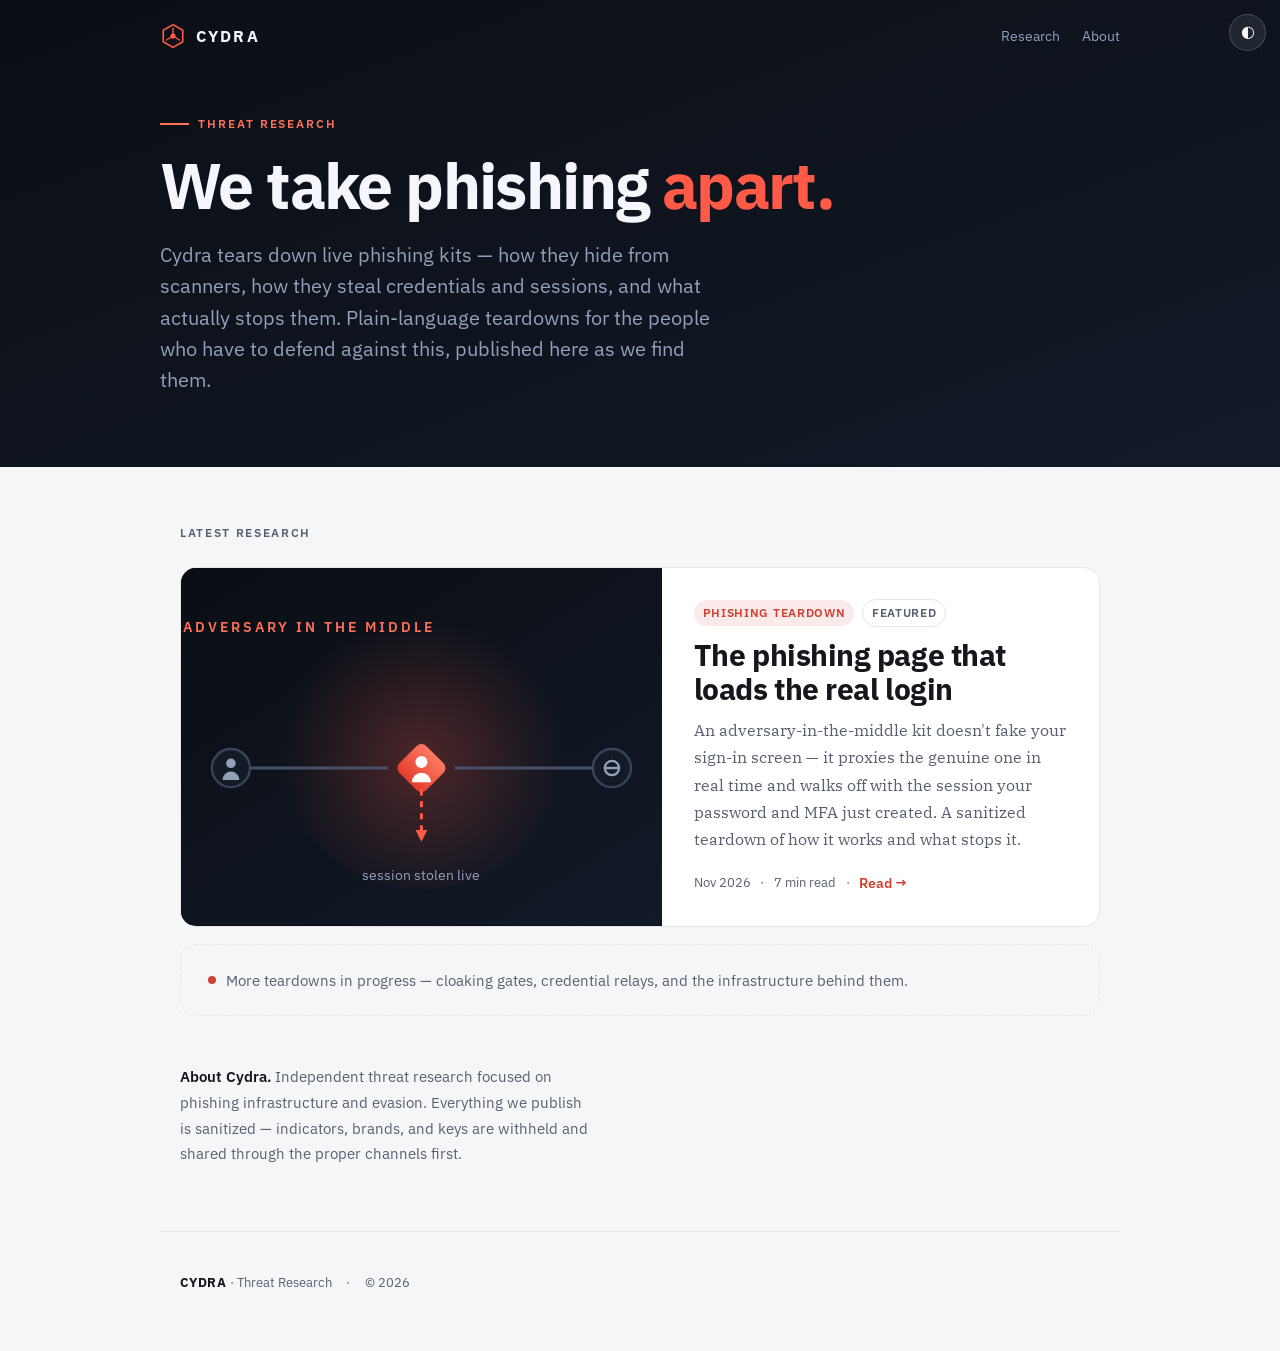
==== index.html @ 6ee177b2 "Cydra research site: front page + adversary-in-the-middle teardown 🤖 Generated with [Claude Code](ht" ====
<!doctype html>
<html lang="en">
<head>
<meta charset="utf-8">
<meta name="viewport" content="width=device-width, initial-scale=1, viewport-fit=cover">
<title>Cydra — Threat Research</title>
<meta name="description" content="Cydra is a threat-research practice. We take live phishing kits apart — how they hide, how they steal, and what actually stops them — and publish the teardowns.">

<meta property="og:type" content="website">
<meta property="og:title" content="Cydra — Threat Research">
<meta property="og:description" content="We take live phishing kits apart — how they hide, how they steal, and what actually stops them.">
<meta property="og:url" content="https://cydra-intel.github.io/research/">
<meta property="og:image" content="https://cydra-intel.github.io/research/og-cover.png">
<meta property="og:image:width" content="1200">
<meta property="og:image:height" content="675">
<meta name="twitter:card" content="summary_large_image">

<meta name="theme-color" content="#0b0e14">

<link rel="preconnect" href="https://fonts.googleapis.com">
<link rel="preconnect" href="https://fonts.gstatic.com" crossorigin>
<link rel="stylesheet" href="https://fonts.googleapis.com/css2?family=IBM+Plex+Sans:wght@400;500;600;700&family=IBM+Plex+Serif:ital,wght@0,400;0,500;1,400&family=IBM+Plex+Mono:wght@400;500;600&display=swap">
<style>
  /* Cydra identity: ink neutrals, one coral accent, IBM Plex. Dark branded hero band
     over a theme-aware article feed. */
  :root{
    --bg:#f5f6f8; --surface:#ffffff; --fg:#15171d; --muted:#596070; --line:#e3e6ec;
    --accent:#cf4133; --accent-soft:rgba(207,65,51,.10);
    --band:#0b0e14; --band-2:#121a28; --band-fg:#f4f6fb; --band-mut:#93a0b8;
    --maxw:60rem; color-scheme:light;
  }
  @media (prefers-color-scheme:dark){ :root:not([data-theme="light"]){
    --bg:#0d0f14; --surface:#151921; --fg:#e8ebf1; --muted:#9aa3b2; --line:#252b35;
    --accent:#ff6a5a; --accent-soft:rgba(255,106,90,.14);
    color-scheme:dark;
  }}
  :root[data-theme="dark"]{
    --bg:#0d0f14; --surface:#151921; --fg:#e8ebf1; --muted:#9aa3b2; --line:#252b35;
    --accent:#ff6a5a; --accent-soft:rgba(255,106,90,.14);
    color-scheme:dark;
  }

  *{box-sizing:border-box}
  html{-webkit-text-size-adjust:100%}
  body{
    margin:0; background:var(--bg); color:var(--fg);
    font-family:"IBM Plex Serif",Georgia,"Times New Roman",serif;
    line-height:1.7; font-size:1.0625rem;
  }
  a{color:inherit}
  .gut{
    padding-left:max(20px,env(safe-area-inset-left,0px));
    padding-right:max(20px,env(safe-area-inset-right,0px));
  }
  .sans{font-family:"IBM Plex Sans",system-ui,sans-serif}

  .theme-toggle{
    position:fixed; top:14px; right:14px; z-index:50;
    width:2.3rem; height:2.3rem; border-radius:50%;
    border:1px solid rgba(255,255,255,.18); background:rgba(255,255,255,.08); color:#f4f6fb;
    font-size:1rem; cursor:pointer; line-height:1; display:flex; align-items:center; justify-content:center;
    backdrop-filter:blur(6px);
  }
  .theme-toggle:focus-visible{outline:2px solid var(--accent); outline-offset:2px}

  /* ---- branded hero band ---- */
  .band{background:linear-gradient(160deg,var(--band),var(--band-2)); color:var(--band-fg)}
  .band-inner{max-width:var(--maxw); margin:0 auto; padding-block:0 4.5rem}
  nav.topnav{
    display:flex; align-items:center; justify-content:space-between;
    padding-block:1.4rem; font-family:"IBM Plex Sans",sans-serif;
  }
  .brand{display:flex; align-items:center; gap:.6rem; text-decoration:none; color:var(--band-fg);
    font-weight:700; letter-spacing:.14em; font-size:1.02rem}
  .brand svg{display:block}
  .navlinks{display:flex; gap:1.4rem; font-size:.86rem; color:var(--band-mut)}
  .navlinks a{text-decoration:none; color:var(--band-mut)}
  .navlinks a:hover{color:var(--band-fg)}

  .kicker{
    font-family:"IBM Plex Sans",sans-serif; font-weight:600; font-size:.74rem;
    letter-spacing:.16em; text-transform:uppercase; color:#ff7059;
    display:flex; align-items:center; gap:.6rem; margin:2.6rem 0 1.1rem;
  }
  .kicker::before{content:""; width:1.8rem; height:2px; background:#ff7059; display:inline-block}
  .hero-h{
    font-family:"IBM Plex Sans",sans-serif; font-weight:700;
    font-size:clamp(2.3rem,7vw,4rem); line-height:1.04; letter-spacing:-.025em;
    margin:0; max-width:18ch; text-wrap:balance; color:var(--band-fg);
  }
  .hero-h .em{color:#ff5a47}
  .hero-p{
    font-family:"IBM Plex Sans",sans-serif; color:var(--band-mut);
    font-size:clamp(1.05rem,2.2vw,1.22rem); line-height:1.6;
    margin:1.3rem 0 0; max-width:46ch;
  }

  /* ---- article feed ---- */
  main{max-width:var(--maxw); margin:0 auto; padding-block:3.5rem 2rem}
  .feed-head{
    font-family:"IBM Plex Sans",sans-serif; font-weight:600; font-size:.74rem;
    letter-spacing:.14em; text-transform:uppercase; color:var(--muted);
    margin:0 0 1.5rem;
  }
  .card{
    display:grid; grid-template-columns:minmax(0,1.1fr) minmax(0,1fr); gap:0;
    background:var(--surface); border:1px solid var(--line); border-radius:16px;
    overflow:hidden; text-decoration:none; color:inherit;
    transition:transform .15s ease, box-shadow .15s ease, border-color .15s ease;
  }
  .card:hover{transform:translateY(-2px); box-shadow:0 16px 40px -24px rgba(0,0,0,.45); border-color:color-mix(in srgb,var(--accent) 40%,var(--line))}
  .card-thumb{min-width:0; background:#0b0e14; display:block}
  .card-thumb svg{display:block; width:100%; height:100%; object-fit:cover}
  .card-body{padding:1.9rem 2rem; display:flex; flex-direction:column; gap:.7rem; min-width:0}
  .tagrow{display:flex; flex-wrap:wrap; gap:.5rem; align-items:center;
    font-family:"IBM Plex Sans",sans-serif; font-size:.72rem; letter-spacing:.06em; text-transform:uppercase}
  .tag{color:var(--accent); font-weight:600; background:var(--accent-soft); padding:.2rem .55rem; border-radius:999px}
  .tag.muted{color:var(--muted); background:transparent; border:1px solid var(--line)}
  .card-title{
    font-family:"IBM Plex Sans",sans-serif; font-weight:700; letter-spacing:-.015em;
    font-size:clamp(1.4rem,3vw,1.9rem); line-height:1.12; margin:0; text-wrap:balance;
  }
  .card-dek{color:var(--muted); font-size:1rem; margin:0}
  .card-meta{
    margin-top:auto; font-family:"IBM Plex Sans",sans-serif; font-size:.8rem; color:var(--muted);
    display:flex; gap:.6rem; align-items:center; padding-top:.4rem;
  }
  .readmore{color:var(--accent); font-weight:600; font-family:"IBM Plex Sans",sans-serif; font-size:.9rem}

  .ghost{
    margin-top:1.1rem; border:1px dashed var(--line); border-radius:16px;
    padding:1.4rem 1.7rem; color:var(--muted);
    font-family:"IBM Plex Sans",sans-serif; font-size:.92rem;
    display:flex; align-items:center; gap:.6rem;
  }
  .ghost .dot{width:.5rem; height:.5rem; border-radius:50%; background:var(--accent); flex:none}

  footer{
    max-width:var(--maxw); margin:0 auto; padding-block:2.5rem 3.5rem; margin-top:2rem;
    border-top:1px solid var(--line);
    font-family:"IBM Plex Sans",sans-serif; font-size:.82rem; color:var(--muted);
    display:flex; flex-wrap:wrap; gap:.4rem .9rem; align-items:center;
  }
  footer b{color:var(--fg); font-weight:700; letter-spacing:.06em}

  @media (max-width:640px){
    .card{grid-template-columns:1fr}
    .card-thumb{aspect-ratio:16/9}
    .navlinks{display:none}
  }
</style>
</head>
<body>

<button class="theme-toggle" id="themeToggle" type="button" aria-label="Toggle light or dark theme" title="Toggle theme">◐</button>

<div class="band gut">
  <div class="band-inner">
    <nav class="topnav">
      <a class="brand" href="./index.html" aria-label="Cydra home">
        <svg width="26" height="26" viewBox="0 0 32 32" aria-hidden="true">
          <path d="M16 2 L28 9 V23 L16 30 L4 23 V9 Z" fill="none" stroke="#ff5a47" stroke-width="2" stroke-linejoin="round"/>
          <circle cx="16" cy="16" r="3.2" fill="#ff5a47"/>
          <path d="M16 12.8 V6 M18.6 17.6 L24 21 M13.4 17.6 L8 21" stroke="#ff5a47" stroke-width="1.6" stroke-linecap="round" fill="none"/>
        </svg>
        CYDRA
      </a>
      <div class="navlinks">
        <a href="#research">Research</a>
        <a href="#about">About</a>
      </div>
    </nav>

    <div class="kicker">Threat research</div>
    <h1 class="hero-h">We take phishing <span class="em">apart.</span></h1>
    <p class="hero-p">Cydra tears down live phishing kits — how they hide from scanners, how they steal credentials and sessions, and what actually stops them. Plain-language teardowns for the people who have to defend against this, published here as we find them.</p>
  </div>
</div>

<main class="gut" id="research">
  <p class="feed-head">Latest research</p>

  <a class="card" href="articles/adversary-in-the-middle.html">
    <span class="card-thumb" aria-hidden="true">
      <svg viewBox="0 0 480 300" preserveAspectRatio="xMidYMid slice" style="font-family:'IBM Plex Sans',system-ui,sans-serif">
        <defs>
          <linearGradient id="tb" x1="0" y1="0" x2="1" y2="1"><stop offset="0" stop-color="#0a0d13"/><stop offset="1" stop-color="#121a28"/></linearGradient>
          <radialGradient id="tg" cx="0.5" cy="0.55" r="0.5"><stop offset="0" stop-color="#ff5a47" stop-opacity="0.26"/><stop offset="1" stop-color="#ff5a47" stop-opacity="0"/></radialGradient>
          <linearGradient id="td" x1="0" y1="0" x2="0" y2="1"><stop offset="0" stop-color="#ff7a63"/><stop offset="1" stop-color="#e23d2b"/></linearGradient>
        </defs>
        <rect x="0" y="0" width="480" height="300" fill="url(#tb)"/>
        <circle cx="240" cy="150" r="120" fill="url(#tg)"/>
        <text x="40" y="54" fill="#ff7059" font-size="12" letter-spacing="2.5" font-weight="600">ADVERSARY IN THE MIDDLE</text>
        <line x1="92" y1="168" x2="212" y2="168" stroke="#46506a" stroke-width="2.5"/>
        <line x1="268" y1="168" x2="388" y2="168" stroke="#46506a" stroke-width="2.5"/>
        <circle cx="80" cy="168" r="16" fill="#141b27" stroke="#39445a" stroke-width="2"/>
        <circle cx="80" cy="164" r="4" fill="#93a0b8"/><path d="M73,178 a7,7 0 0,1 14,0" fill="#93a0b8"/>
        <circle cx="400" cy="168" r="16" fill="#141b27" stroke="#39445a" stroke-width="2"/>
        <circle cx="400" cy="168" r="6" fill="none" stroke="#93a0b8" stroke-width="2"/><line x1="394" y1="168" x2="406" y2="168" stroke="#93a0b8" stroke-width="2"/>
        <rect x="224" y="152" width="32" height="32" rx="6" transform="rotate(45 240 168)" fill="url(#td)"/>
        <circle cx="240" cy="163" r="5" fill="#fff"/><path d="M232,180 a8,8 0 0,1 16,0 z" fill="#fff"/>
        <line x1="240" y1="186" x2="240" y2="224" stroke="#ff5a47" stroke-width="2.5" stroke-dasharray="5 5"/>
        <path d="M235,220 L240,230 L245,220 Z" fill="#ff5a47"/>
        <text x="240" y="262" text-anchor="middle" fill="#93a0b8" font-size="12">session stolen live</text>
      </svg>
    </span>
    <span class="card-body">
      <span class="tagrow"><span class="tag">Phishing teardown</span><span class="tag muted">Featured</span></span>
      <h2 class="card-title">The phishing page that loads the real login</h2>
      <p class="card-dek">An adversary-in-the-middle kit doesn't fake your sign-in screen — it proxies the genuine one in real time and walks off with the session your password and MFA just created. A sanitized teardown of how it works and what stops it.</p>
      <span class="card-meta"><span>Nov 2026</span><span>·</span><span>7 min read</span><span>·</span><span class="readmore">Read →</span></span>
    </span>
  </a>

  <div class="ghost"><span class="dot"></span> More teardowns in progress — cloaking gates, credential relays, and the infrastructure behind them.</div>

  <p id="about" style="font-family:'IBM Plex Sans',system-ui,sans-serif;color:var(--muted);font-size:.95rem;line-height:1.7;max-width:46ch;margin:3rem 0 0">
    <strong style="color:var(--fg);font-weight:600">About Cydra.</strong> Independent threat research focused on phishing infrastructure and evasion. Everything we publish is sanitized — indicators, brands, and keys are withheld and shared through the proper channels first.
  </p>
</main>

<footer class="gut">
  <span><b>CYDRA</b> · Threat Research</span>
  <span>·</span>
  <span>© 2026</span>
</footer>

<script>
  (function () {
    var root = document.documentElement, KEY = "cydra-theme";
    try { var saved = localStorage.getItem(KEY); if (saved === "dark" || saved === "light") root.setAttribute("data-theme", saved); } catch (e) {}
    var btn = document.getElementById("themeToggle");
    if (btn) btn.addEventListener("click", function () {
      var cur = root.getAttribute("data-theme");
      var prefersDark = window.matchMedia && window.matchMedia("(prefers-color-scheme: dark)").matches;
      var isDark = cur ? cur === "dark" : prefersDark;
      var next = isDark ? "light" : "dark";
      root.setAttribute("data-theme", next);
      try { localStorage.setItem(KEY, next); } catch (e) {}
    });
  })();
</script>

</body>
</html>
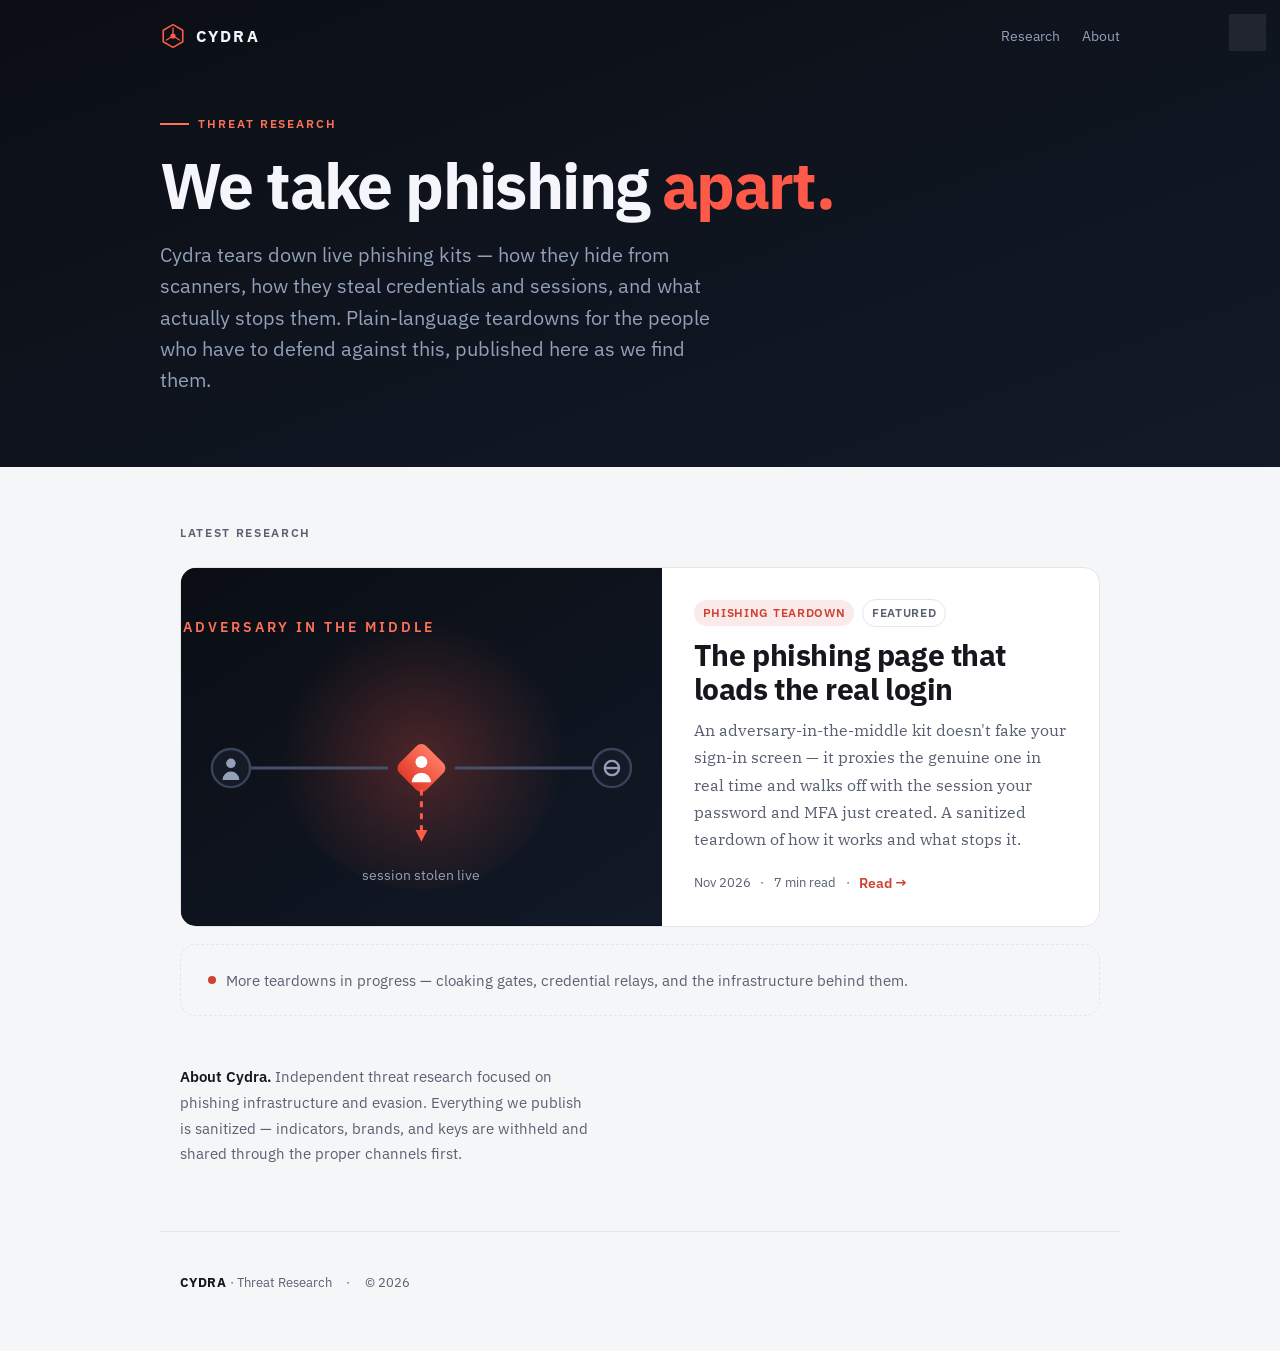
==== commit 6f23759c: "Set custom domain research.cydraintel.ai Co-Authored-By: Claude Opus 4.8 <noreply@anthropic.com>" ====
--- a/index.html
+++ b/index.html
@@ -9,8 +9,8 @@
 <meta property="og:type" content="website">
 <meta property="og:title" content="Cydra — Threat Research">
 <meta property="og:description" content="We take live phishing kits apart — how they hide, how they steal, and what actually stops them.">
-<meta property="og:url" content="https://cydra-intel.github.io/research/">
-<meta property="og:image" content="https://cydra-intel.github.io/research/og-cover.png">
+<meta property="og:url" content="https://research.cydraintel.ai/">
+<meta property="og:image" content="https://research.cydraintel.ai/og-cover.png">
 <meta property="og:image:width" content="1200">
 <meta property="og:image:height" content="675">
 <meta name="twitter:card" content="summary_large_image">
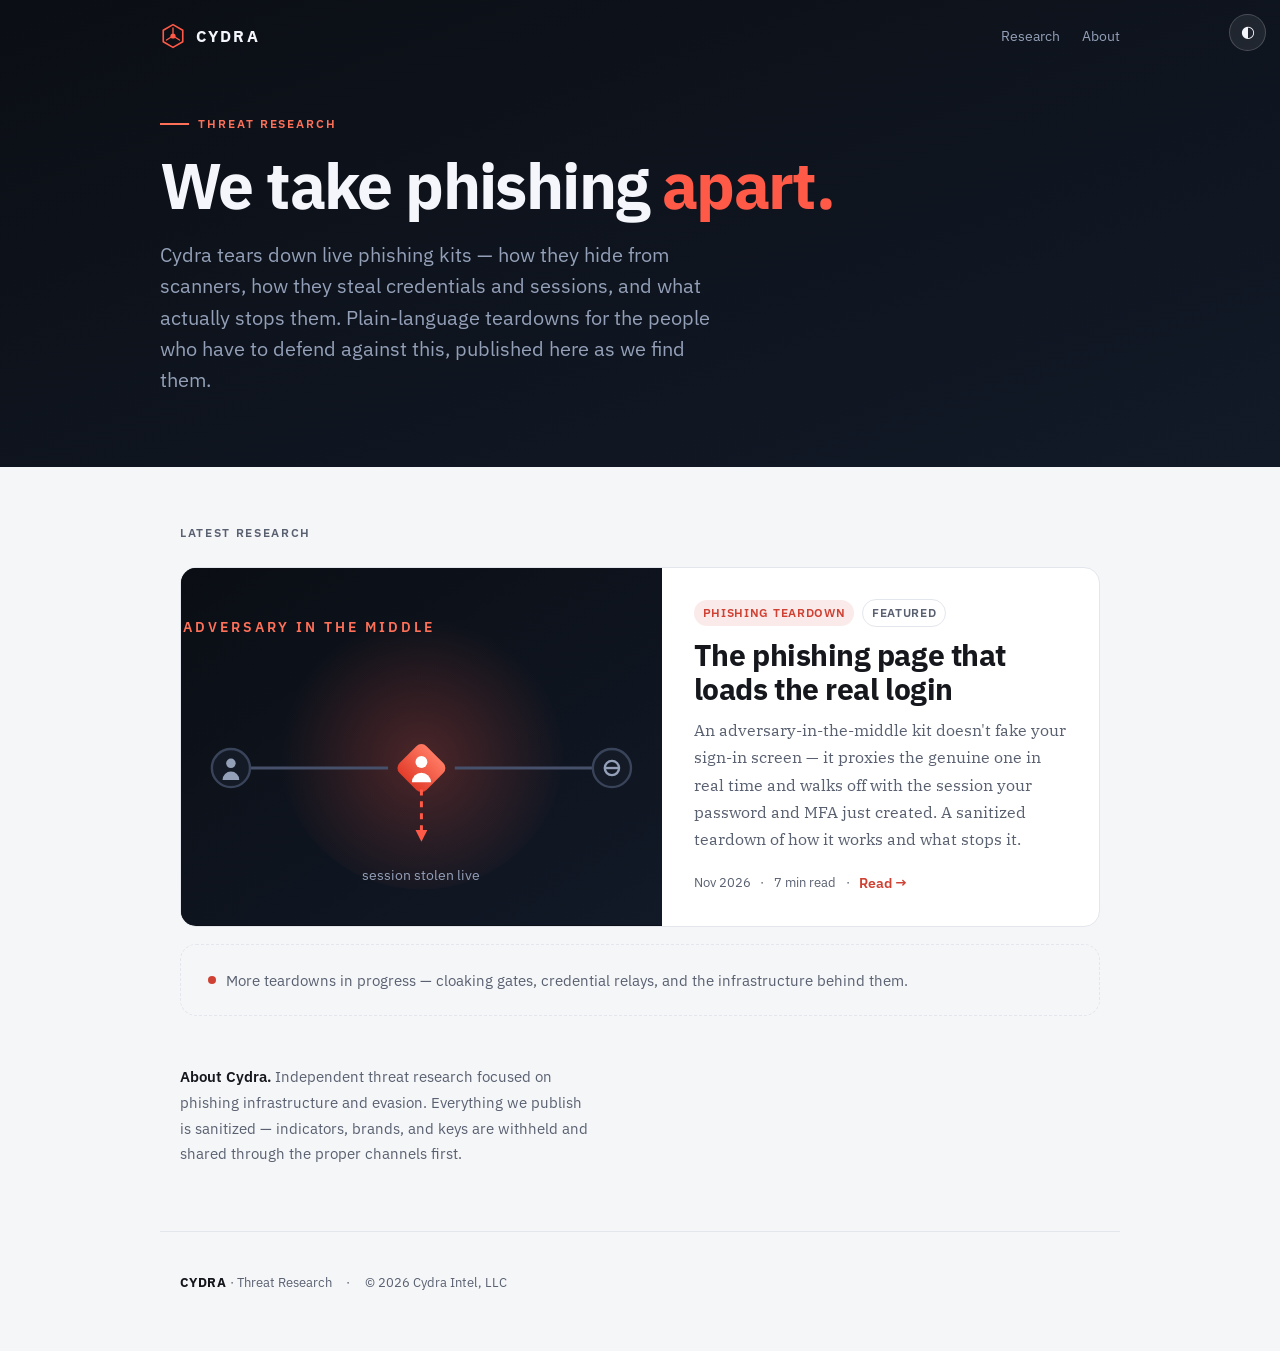
==== commit cc43bd01: "Add 'Cydra Intel, LLC' to site footer Co-Authored-By: Claude Opus 4.8 <noreply@anthropic.com>" ====
--- a/index.html
+++ b/index.html
@@ -222,7 +222,7 @@
 <footer class="gut">
   <span><b>CYDRA</b> · Threat Research</span>
   <span>·</span>
-  <span>© 2026</span>
+  <span>© 2026 Cydra Intel, LLC</span>
 </footer>
 
 <script>
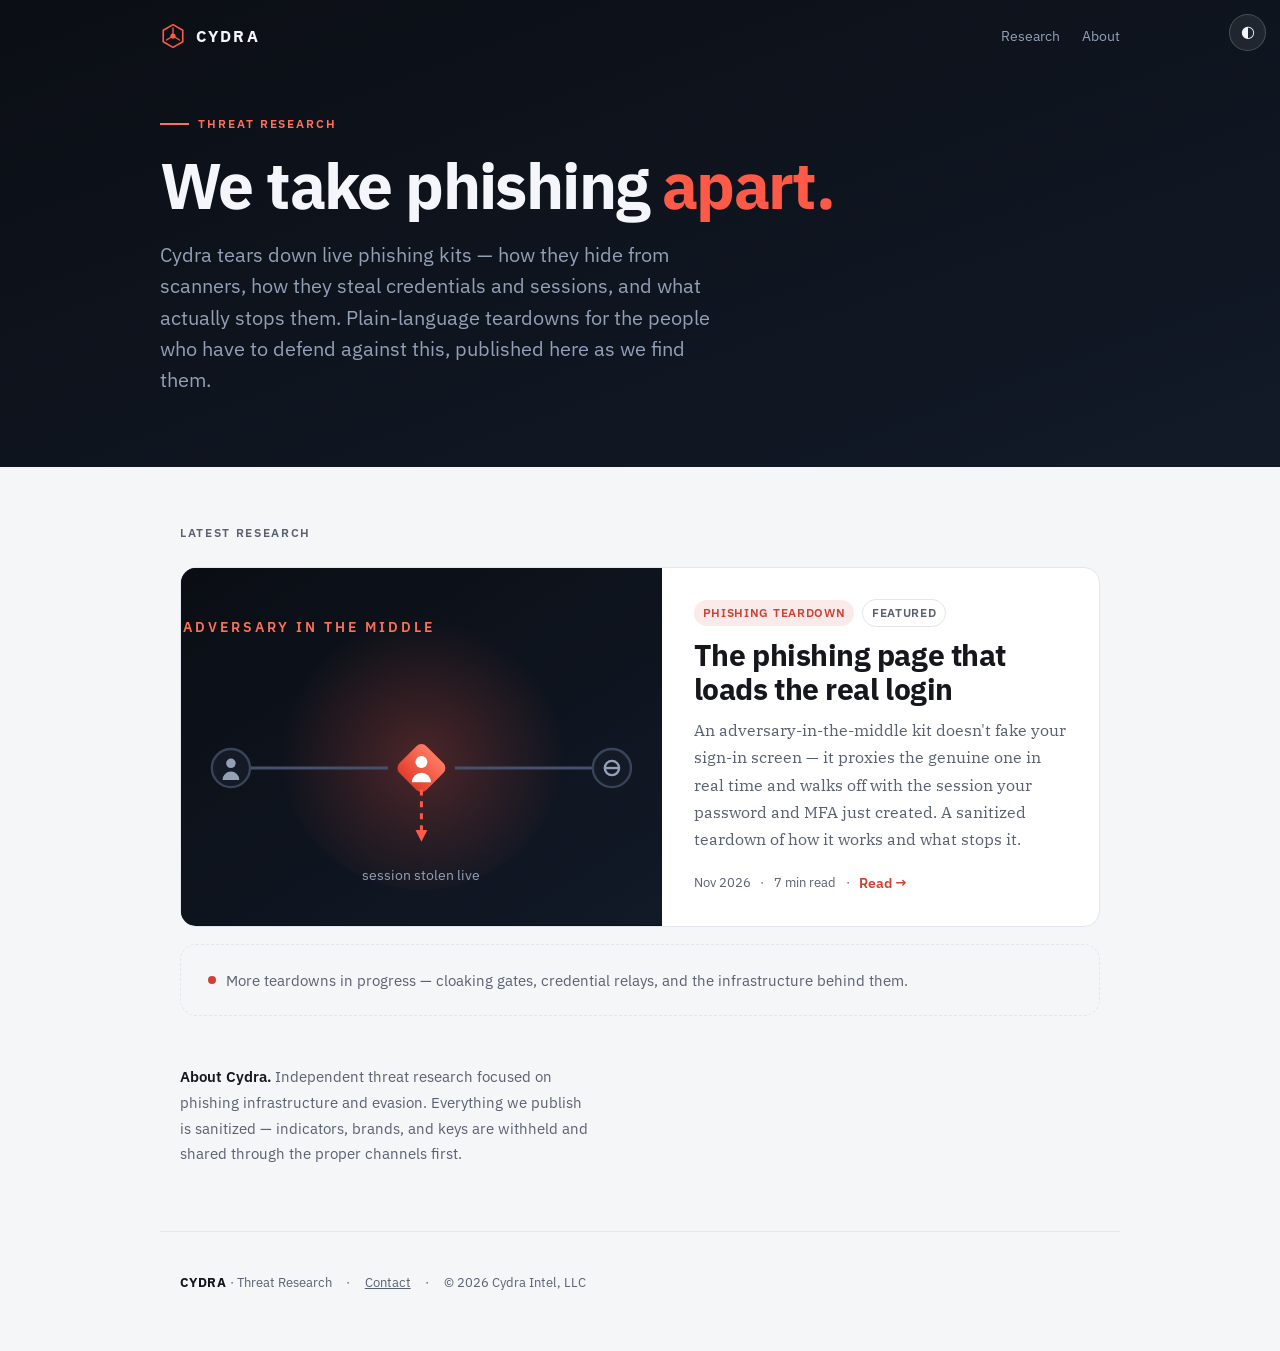
==== commit eea8e0c4: "Add contact@cydraintel.ai Contact link to footer Co-Authored-By: Claude Opus 4.8 <noreply@anthropic." ====
--- a/index.html
+++ b/index.html
@@ -222,6 +222,8 @@
 <footer class="gut">
   <span><b>CYDRA</b> · Threat Research</span>
   <span>·</span>
+  <span><a href="mailto:contact@cydraintel.ai" style="color:inherit">Contact</a></span>
+  <span>·</span>
   <span>© 2026 Cydra Intel, LLC</span>
 </footer>
 
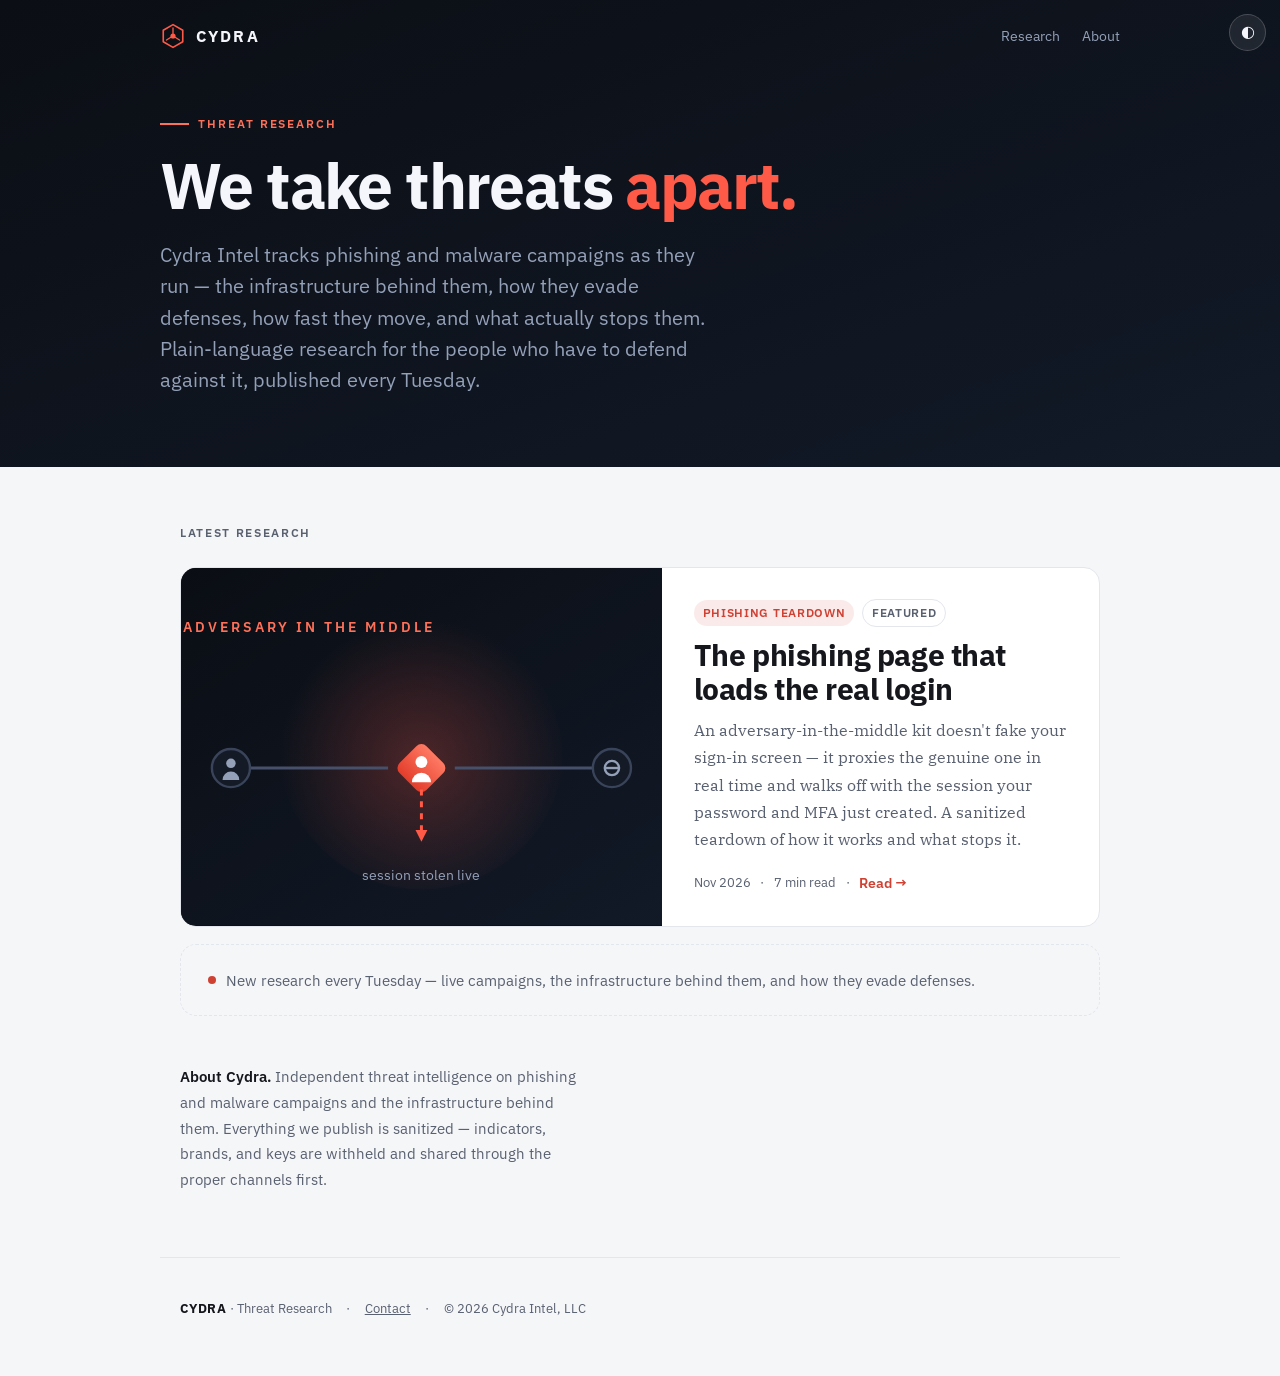
==== commit e7596485: "Publish articles from a PDF and a hero image, on a schedule; the trexpage report An article is a fol" ====
--- a/index.html
+++ b/index.html
@@ -4,11 +4,11 @@
 <meta charset="utf-8">
 <meta name="viewport" content="width=device-width, initial-scale=1, viewport-fit=cover">
 <title>Cydra — Threat Research</title>
-<meta name="description" content="Cydra is a threat-research practice. We take live phishing kits apart — how they hide, how they steal, and what actually stops them — and publish the teardowns.">
+<meta name="description" content="Cydra Intel is a threat-intelligence practice. We track phishing and malware campaigns as they run — the infrastructure behind them, how they evade defenses, and what actually stops them — and publish what we find.">
 
 <meta property="og:type" content="website">
 <meta property="og:title" content="Cydra — Threat Research">
-<meta property="og:description" content="We take live phishing kits apart — how they hide, how they steal, and what actually stops them.">
+<meta property="og:description" content="We track phishing and malware campaigns as they run — the infrastructure behind them, how they evade defenses, and what actually stops them.">
 <meta property="og:url" content="https://research.cydraintel.ai/">
 <meta property="og:image" content="https://research.cydraintel.ai/og-cover.png">
 <meta property="og:image:width" content="1200">
@@ -172,13 +172,16 @@
     </nav>
 
     <div class="kicker">Threat research</div>
-    <h1 class="hero-h">We take phishing <span class="em">apart.</span></h1>
-    <p class="hero-p">Cydra tears down live phishing kits — how they hide from scanners, how they steal credentials and sessions, and what actually stops them. Plain-language teardowns for the people who have to defend against this, published here as we find them.</p>
+    <h1 class="hero-h">We take threats <span class="em">apart.</span></h1>
+    <p class="hero-p">Cydra Intel tracks phishing and malware campaigns as they run — the infrastructure behind them, how they evade defenses, how fast they move, and what actually stops them. Plain-language research for the people who have to defend against it, published every Tuesday.</p>
   </div>
 </div>
 
 <main class="gut" id="research">
   <p class="feed-head">Latest research</p>
+
+  <!-- articles:start -->
+  <!-- articles:end -->
 
   <a class="card" href="articles/adversary-in-the-middle.html">
     <span class="card-thumb" aria-hidden="true">
@@ -212,10 +215,10 @@
     </span>
   </a>
 
-  <div class="ghost"><span class="dot"></span> More teardowns in progress — cloaking gates, credential relays, and the infrastructure behind them.</div>
+  <div class="ghost"><span class="dot"></span> New research every Tuesday — live campaigns, the infrastructure behind them, and how they evade defenses.</div>
 
   <p id="about" style="font-family:'IBM Plex Sans',system-ui,sans-serif;color:var(--muted);font-size:.95rem;line-height:1.7;max-width:46ch;margin:3rem 0 0">
-    <strong style="color:var(--fg);font-weight:600">About Cydra.</strong> Independent threat research focused on phishing infrastructure and evasion. Everything we publish is sanitized — indicators, brands, and keys are withheld and shared through the proper channels first.
+    <strong style="color:var(--fg);font-weight:600">About Cydra.</strong> Independent threat intelligence on phishing and malware campaigns and the infrastructure behind them. Everything we publish is sanitized — indicators, brands, and keys are withheld and shared through the proper channels first.
   </p>
 </main>
 
